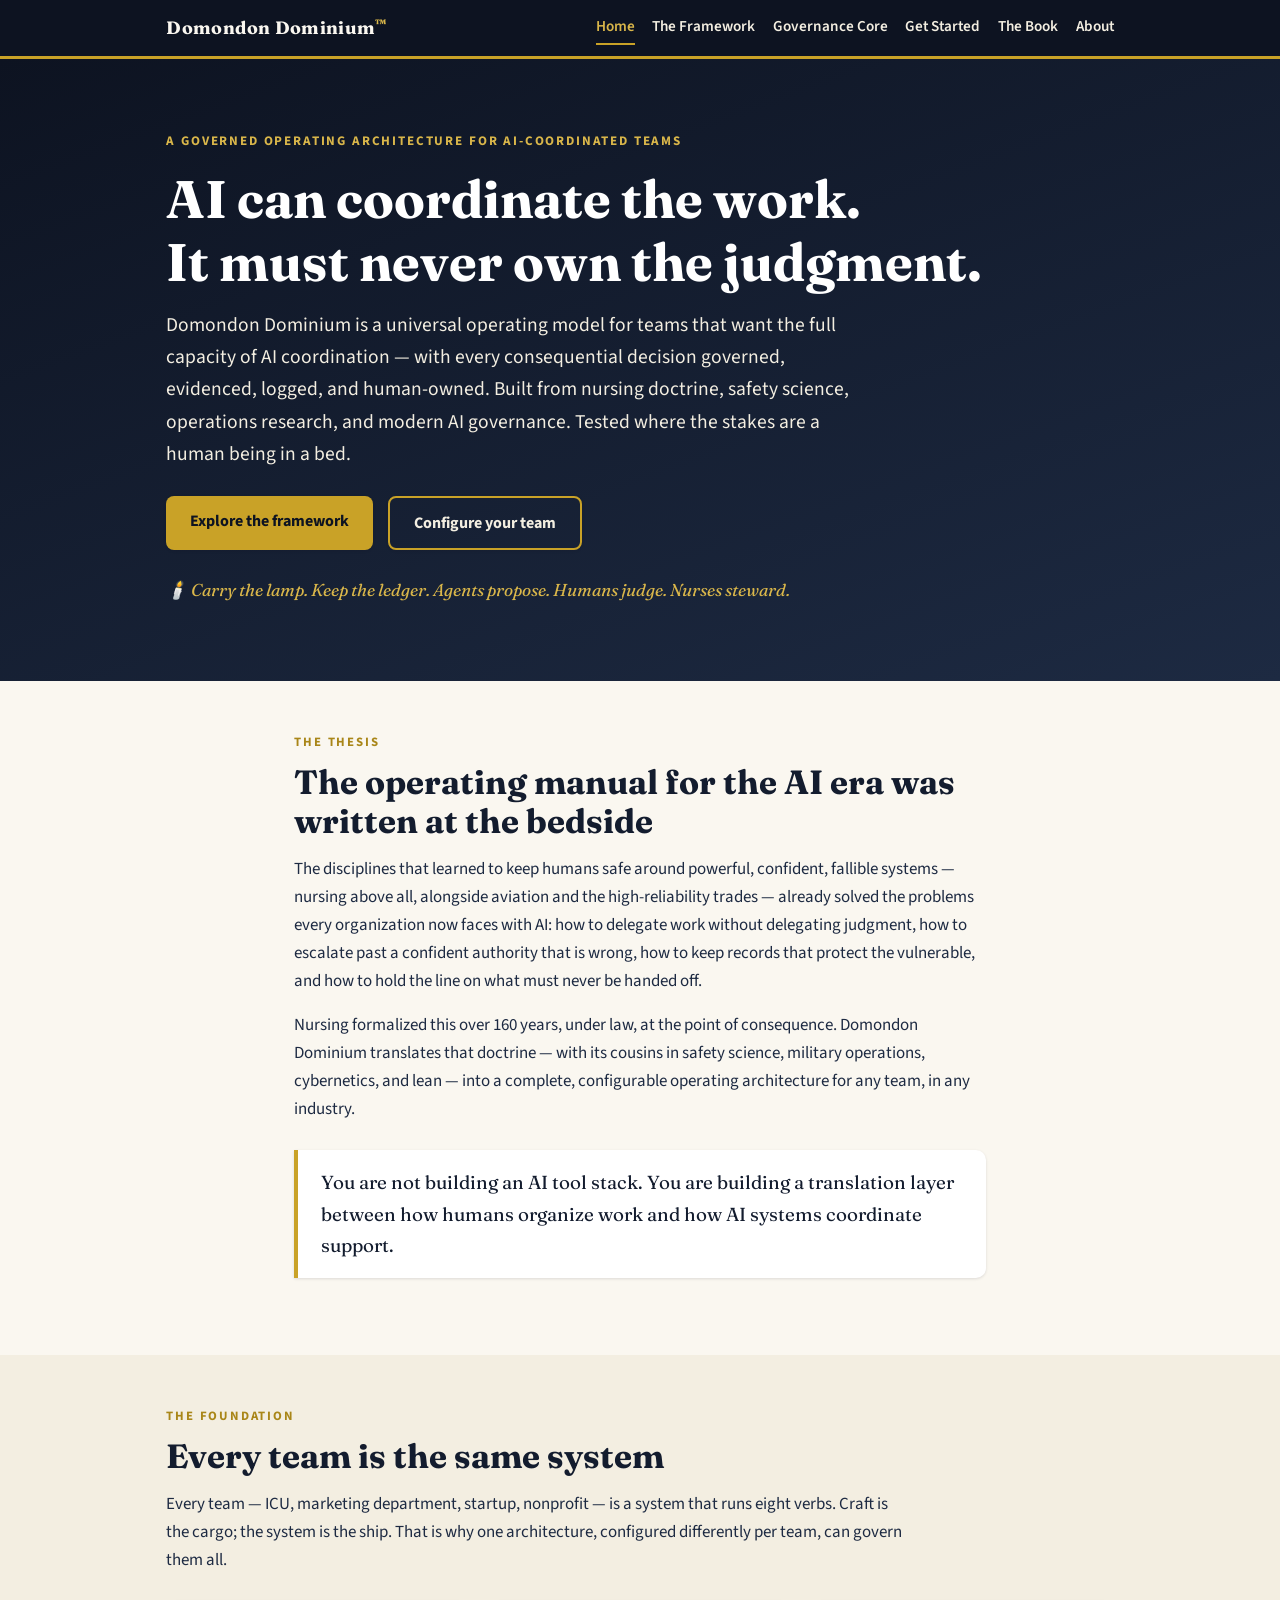
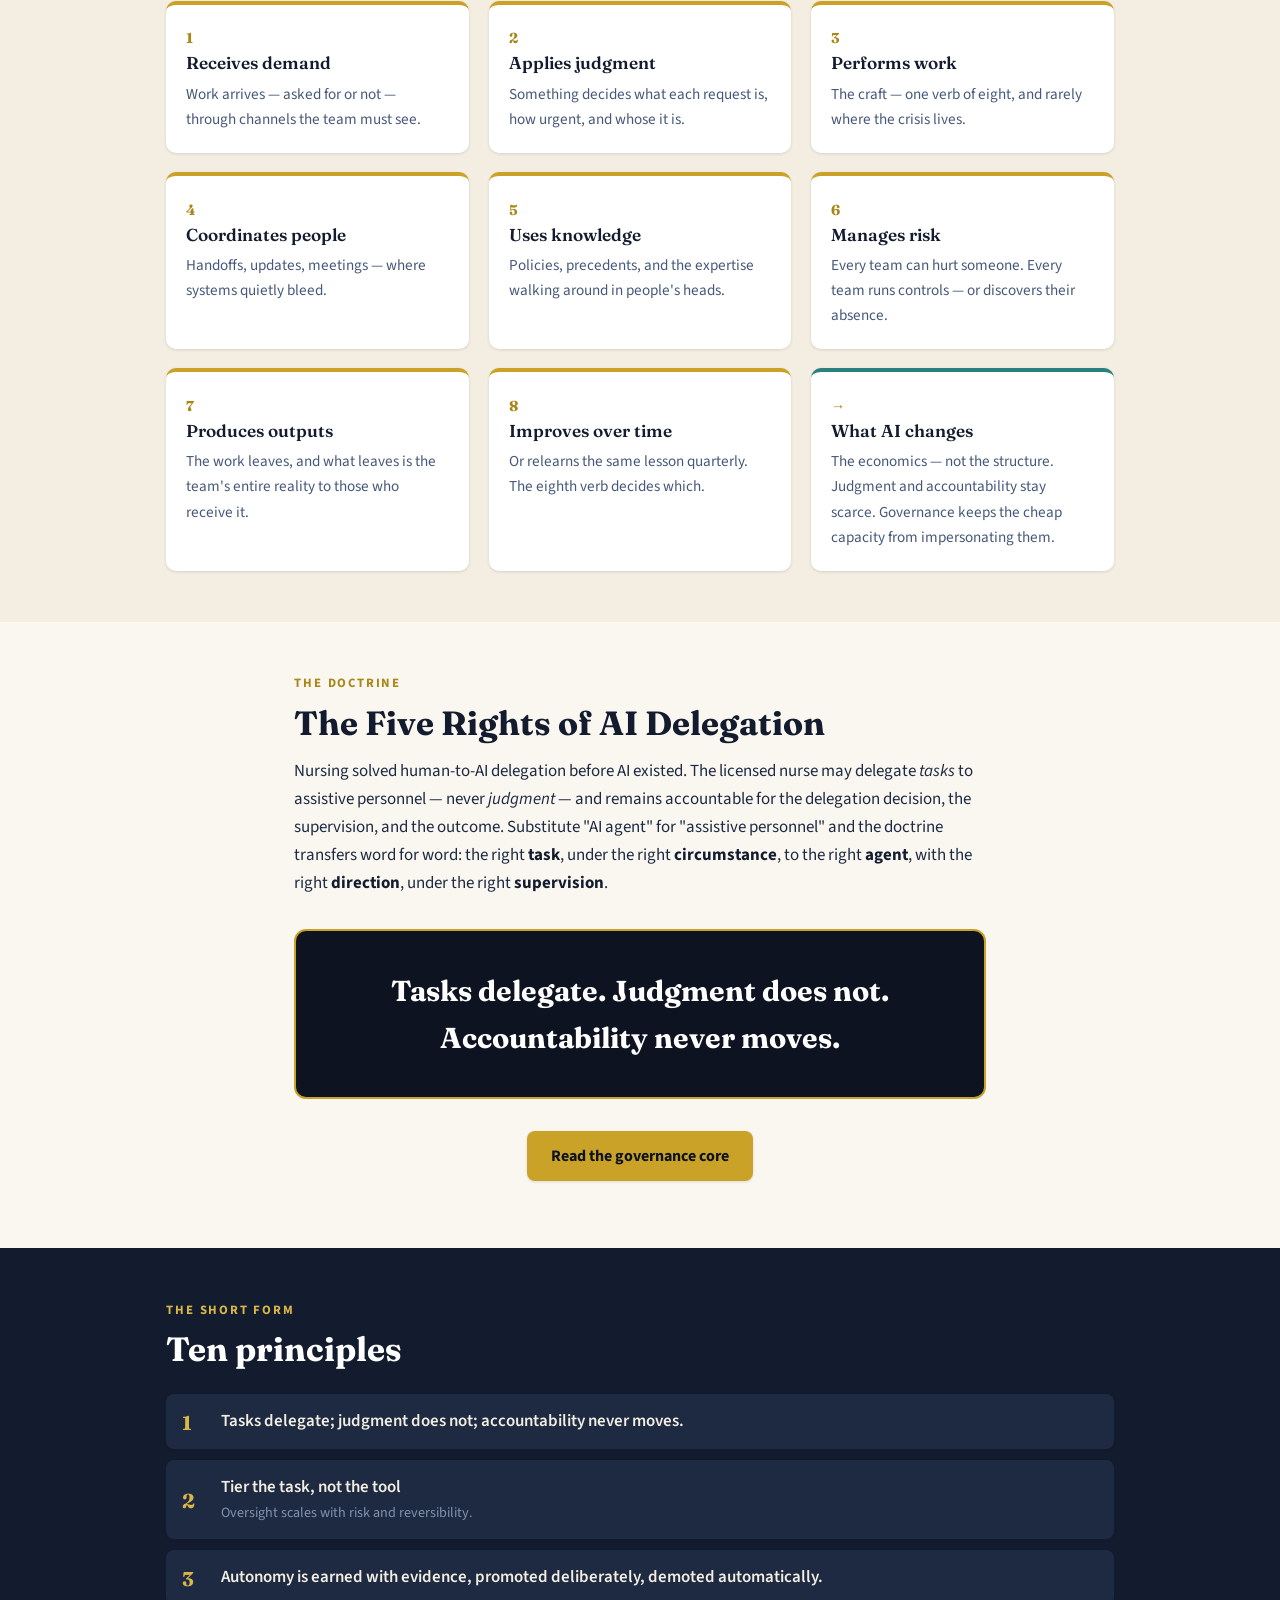
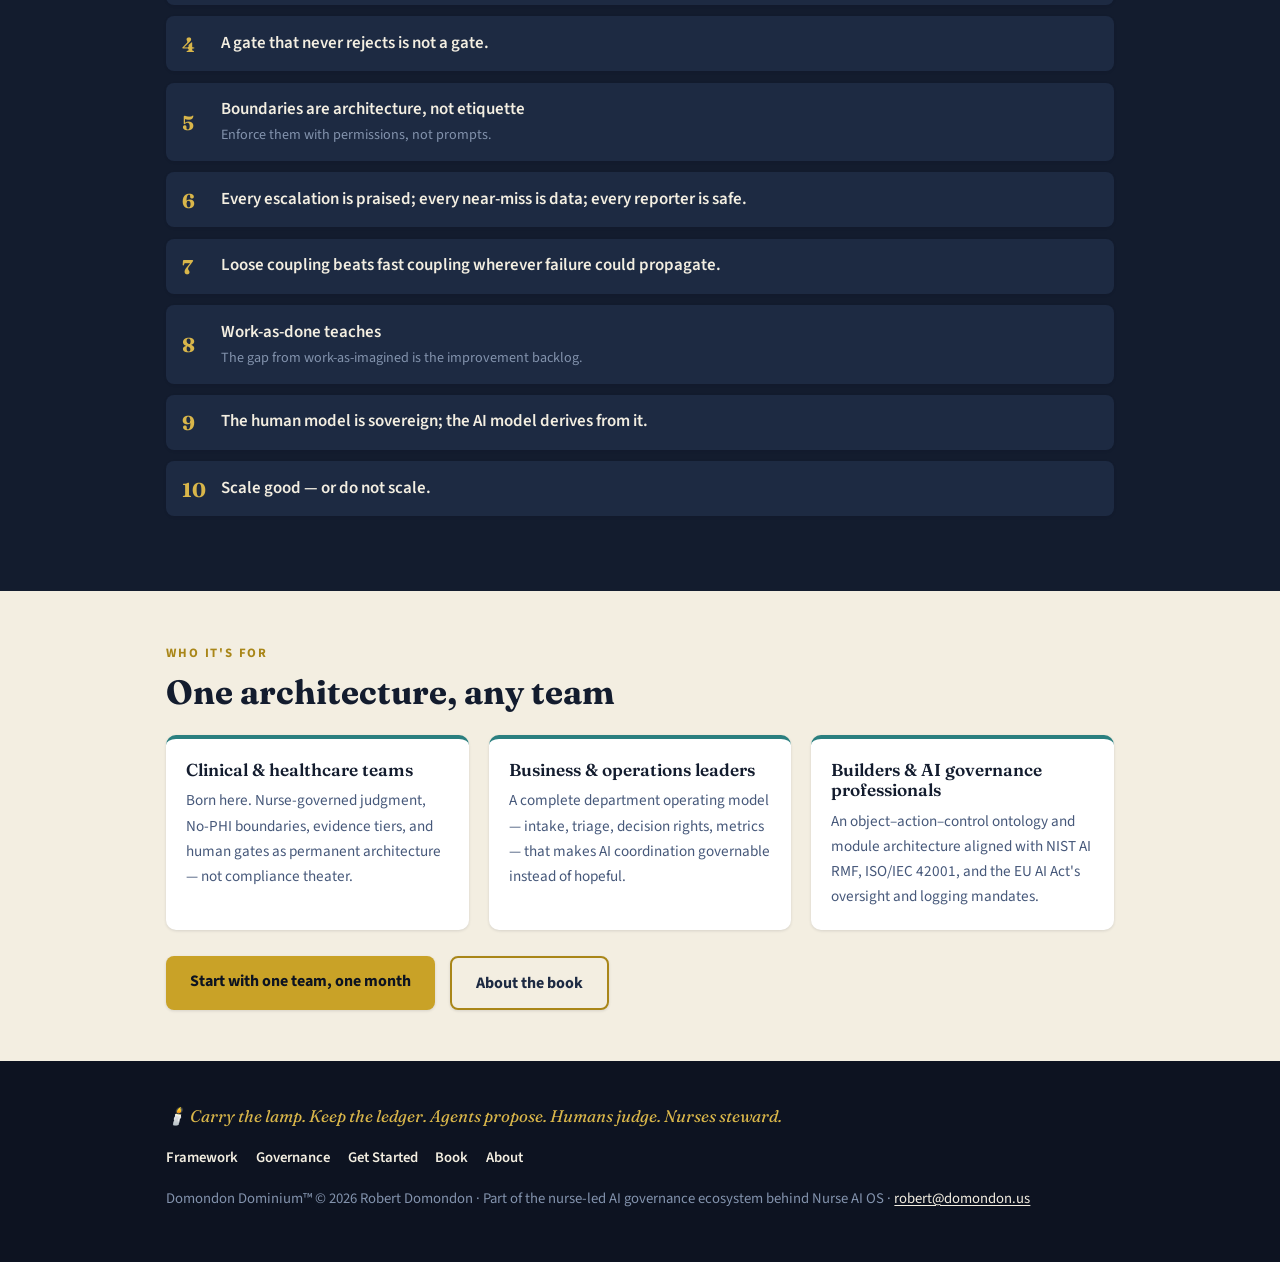
==== index.html @ d57c5e99 "Domondon Dominium framework site v1" ====
<!DOCTYPE html>
<html lang="en">
<head>
<meta charset="utf-8">
<meta name="viewport" content="width=device-width, initial-scale=1">
<title>Domondon Dominium™ — The Governed Operating Architecture for AI-Coordinated Teams</title>
<meta name="description" content="Domondon Dominium is a universal, governed operating architecture for AI-coordinated teams: tasks delegate, judgment does not, accountability never moves. By Robert Domondon, RN, CCRN.">
<link rel="preconnect" href="https://fonts.googleapis.com">
<link rel="preconnect" href="https://fonts.gstatic.com" crossorigin>
<link href="https://fonts.googleapis.com/css2?family=Fraunces:ital,wght@0,400;0,600;0,700;1,400;1,600&family=Source+Sans+3:ital,wght@0,400;0,600;0,700;1,400&display=swap" rel="stylesheet">
<link rel="stylesheet" href="assets/dominium.css">
</head>
<body>

<header class="site-head">
  <div class="wrap">
    <a class="brand" href="index.html">Domondon Dominium<span class="tm">™</span></a>
    <nav class="main" aria-label="Main">
      <a href="index.html" aria-current="page">Home</a>
      <a href="framework.html">The Framework</a>
      <a href="governance.html">Governance Core</a>
      <a href="start.html">Get Started</a>
      <a href="book.html">The Book</a>
      <a href="about.html">About</a>
    </nav>
  </div>
</header>

<main>

<div class="hero">
  <div class="wrap">
    <p class="kicker">A governed operating architecture for AI-coordinated teams</p>
    <h1>AI can coordinate the work.<br>It must never own the judgment.</h1>
    <p class="lede">Domondon Dominium is a universal operating model for teams that want the full capacity of AI coordination — with every consequential decision governed, evidenced, logged, and human-owned. Built from nursing doctrine, safety science, operations research, and modern AI governance. Tested where the stakes are a human being in a bed.</p>
    <div class="btn-row">
      <a class="btn" href="framework.html">Explore the framework</a>
      <a class="btn ghost" href="start.html">Configure your team</a>
    </div>
    <p class="credo">🕯️ Carry the lamp. Keep the ledger. Agents propose. Humans judge. Nurses steward.</p>
  </div>
</div>

<section>
  <div class="wrap narrow">
    <p class="kicker">The thesis</p>
    <h2>The operating manual for the AI era was written at the bedside</h2>
    <p>The disciplines that learned to keep humans safe around powerful, confident, fallible systems — nursing above all, alongside aviation and the high-reliability trades — already solved the problems every organization now faces with AI: how to delegate work without delegating judgment, how to escalate past a confident authority that is wrong, how to keep records that protect the vulnerable, and how to hold the line on what must never be handed off.</p>
    <p>Nursing formalized this over 160 years, under law, at the point of consequence. Domondon Dominium translates that doctrine — with its cousins in safety science, military operations, cybernetics, and lean — into a complete, configurable operating architecture for any team, in any industry.</p>
    <blockquote class="pull">You are not building an AI tool stack. You are building a translation layer between how humans organize work and how AI systems coordinate support.</blockquote>
  </div>
</section>

<section class="alt">
  <div class="wrap">
    <p class="kicker">The foundation</p>
    <h2>Every team is the same system</h2>
    <p class="narrow" style="max-width:46rem">Every team — ICU, marketing department, startup, nonprofit — is a system that runs eight verbs. Craft is the cargo; the system is the ship. That is why one architecture, configured differently per team, can govern them all.</p>
    <div class="grid cols-3" style="margin-top:1.6rem">
      <div class="card"><span class="num">1</span><h3>Receives demand</h3><p>Work arrives — asked for or not — through channels the team must see.</p></div>
      <div class="card"><span class="num">2</span><h3>Applies judgment</h3><p>Something decides what each request is, how urgent, and whose it is.</p></div>
      <div class="card"><span class="num">3</span><h3>Performs work</h3><p>The craft — one verb of eight, and rarely where the crisis lives.</p></div>
      <div class="card"><span class="num">4</span><h3>Coordinates people</h3><p>Handoffs, updates, meetings — where systems quietly bleed.</p></div>
      <div class="card"><span class="num">5</span><h3>Uses knowledge</h3><p>Policies, precedents, and the expertise walking around in people's heads.</p></div>
      <div class="card"><span class="num">6</span><h3>Manages risk</h3><p>Every team can hurt someone. Every team runs controls — or discovers their absence.</p></div>
      <div class="card"><span class="num">7</span><h3>Produces outputs</h3><p>The work leaves, and what leaves is the team's entire reality to those who receive it.</p></div>
      <div class="card"><span class="num">8</span><h3>Improves over time</h3><p>Or relearns the same lesson quarterly. The eighth verb decides which.</p></div>
      <div class="card teal"><span class="num">→</span><h3>What AI changes</h3><p>The economics — not the structure. Judgment and accountability stay scarce. Governance keeps the cheap capacity from impersonating them.</p></div>
    </div>
  </div>
</section>

<section>
  <div class="wrap narrow">
    <p class="kicker">The doctrine</p>
    <h2>The Five Rights of AI Delegation</h2>
    <p>Nursing solved human-to-AI delegation before AI existed. The licensed nurse may delegate <em>tasks</em> to assistive personnel — never <em>judgment</em> — and remains accountable for the delegation decision, the supervision, and the outcome. Substitute "AI agent" for "assistive personnel" and the doctrine transfers word for word: the right <strong>task</strong>, under the right <strong>circumstance</strong>, to the right <strong>agent</strong>, with the right <strong>direction</strong>, under the right <strong>supervision</strong>.</p>
    <div class="invariant">Tasks delegate. Judgment does not.<br>Accountability never moves.</div>
    <p style="text-align:center"><a class="btn" href="governance.html">Read the governance core</a></p>
  </div>
</section>

<section class="dark">
  <div class="wrap">
    <p class="kicker">The short form</p>
    <h2>Ten principles</h2>
    <ol class="principles">
      <li>Tasks delegate; judgment does not; accountability never moves.</li>
      <li>Tier the task, not the tool <small>Oversight scales with risk and reversibility.</small></li>
      <li>Autonomy is earned with evidence, promoted deliberately, demoted automatically.</li>
      <li>A gate that never rejects is not a gate.</li>
      <li>Boundaries are architecture, not etiquette <small>Enforce them with permissions, not prompts.</small></li>
      <li>Every escalation is praised; every near-miss is data; every reporter is safe.</li>
      <li>Loose coupling beats fast coupling wherever failure could propagate.</li>
      <li>Work-as-done teaches <small>The gap from work-as-imagined is the improvement backlog.</small></li>
      <li>The human model is sovereign; the AI model derives from it.</li>
      <li>Scale good — or do not scale.</li>
    </ol>
  </div>
</section>

<section class="alt">
  <div class="wrap">
    <p class="kicker">Who it's for</p>
    <h2>One architecture, any team</h2>
    <div class="grid cols-3" style="margin-top:1.4rem">
      <div class="card teal"><h3>Clinical &amp; healthcare teams</h3><p>Born here. Nurse-governed judgment, No-PHI boundaries, evidence tiers, and human gates as permanent architecture — not compliance theater.</p></div>
      <div class="card teal"><h3>Business &amp; operations leaders</h3><p>A complete department operating model — intake, triage, decision rights, metrics — that makes AI coordination governable instead of hopeful.</p></div>
      <div class="card teal"><h3>Builders &amp; AI governance professionals</h3><p>An object–action–control ontology and module architecture aligned with NIST AI RMF, ISO/IEC 42001, and the EU AI Act's oversight and logging mandates.</p></div>
    </div>
    <div class="btn-row">
      <a class="btn" href="start.html">Start with one team, one month</a>
      <a class="btn ghost" style="color:var(--ink-800);border-color:var(--gold-600)" href="book.html">About the book</a>
    </div>
  </div>
</section>

</main>

<footer class="site-foot">
  <div class="wrap">
    <p class="credo">🕯️ Carry the lamp. Keep the ledger. Agents propose. Humans judge. Nurses steward.</p>
    <nav aria-label="Footer">
      <a href="framework.html">Framework</a>
      <a href="governance.html">Governance</a>
      <a href="start.html">Get Started</a>
      <a href="book.html">Book</a>
      <a href="about.html">About</a>
    </nav>
    <p>Domondon Dominium™ © 2026 Robert Domondon · Part of the nurse-led AI governance ecosystem behind Nurse AI OS · <a href="mailto:robert@domondon.us">robert@domondon.us</a></p>
  </div>
</footer>

</body>
</html>
---- assets/dominium.css ----
/* ==========================================================================
   Domondon Dominium™ — design system
   Doctrine-grade editorial: deep ink, parchment, lamp gold. Zero JS.
   Shares type DNA with Nurse AI OS (Fraunces + Source Sans 3), darker register.
   ========================================================================== */

:root {
  --ink-950: #0d1321;
  --ink-900: #131c2e;
  --ink-800: #1d2a42;
  --ink-700: #2c3d5c;
  --ink-600: #46587a;
  --ink-400: #8393ad;
  --parch-50: #faf7f0;
  --parch-100: #f3eee1;
  --parch-200: #e8e0cc;
  --gold-400: #d9b64a;
  --gold-500: #c9a227;
  --gold-600: #a98618;
  --teal-500: #2a7f7f;
  --teal-600: #1f6363;
  --red-700: #a33a3a;
  --white: #ffffff;
  --font-display: "Fraunces", Georgia, "Times New Roman", serif;
  --font-body: "Source Sans 3", "Segoe UI", Helvetica, Arial, sans-serif;
  --shadow-sm: 0 1px 3px rgba(13, 19, 33, .12);
  --shadow-md: 0 6px 24px rgba(13, 19, 33, .14);
  --maxw: 62rem;
}

* { box-sizing: border-box; }
html { scroll-behavior: smooth; }
body {
  margin: 0;
  font-family: var(--font-body);
  font-size: 1.06rem;
  line-height: 1.65;
  color: var(--ink-800);
  background: var(--parch-50);
}

h1, h2, h3, h4 { font-family: var(--font-display); color: var(--ink-900); line-height: 1.18; }
h1 { font-size: clamp(2.1rem, 5vw, 3.3rem); font-weight: 700; margin: 0 0 1rem; }
h2 { font-size: clamp(1.5rem, 3.4vw, 2.1rem); font-weight: 700; margin: 0 0 .9rem; }
h3 { font-size: 1.25rem; font-weight: 600; margin: 0 0 .5rem; }
p { margin: 0 0 1rem; }
a { color: var(--teal-600); text-decoration-thickness: 1px; text-underline-offset: 2px; }
a:hover { color: var(--gold-600); }
strong { color: var(--ink-900); }
code, .mono { font-family: "SFMono-Regular", Consolas, "Liberation Mono", monospace; font-size: .92em; }

.wrap { max-width: var(--maxw); margin: 0 auto; padding: 0 1.4rem; }
.narrow { max-width: 46rem; }

/* ---------- header / nav ---------- */
.site-head {
  background: var(--ink-950);
  border-bottom: 3px solid var(--gold-500);
  position: sticky; top: 0; z-index: 50;
}
.site-head .wrap {
  display: flex; align-items: center; justify-content: space-between;
  gap: 1rem; padding-top: .7rem; padding-bottom: .7rem; flex-wrap: wrap;
}
.brand {
  font-family: var(--font-display); font-weight: 700; font-size: 1.12rem;
  color: var(--parch-50); text-decoration: none; letter-spacing: .02em;
}
.brand .tm { font-size: .6em; vertical-align: super; color: var(--gold-400); }
.brand:hover { color: var(--gold-400); }
nav.main { display: flex; gap: 1.1rem; flex-wrap: wrap; }
nav.main a {
  color: var(--parch-100); text-decoration: none; font-size: .95rem; font-weight: 600;
  padding: .2rem 0; border-bottom: 2px solid transparent;
}
nav.main a:hover, nav.main a[aria-current="page"] { color: var(--gold-400); border-bottom-color: var(--gold-500); }

/* ---------- hero ---------- */
.hero { background: linear-gradient(160deg, var(--ink-950) 0%, var(--ink-800) 100%); color: var(--parch-50); padding: 4.5rem 0 3.8rem; }
.hero h1 { color: var(--white); }
.hero .kicker { color: var(--gold-400); font-weight: 700; letter-spacing: .14em; text-transform: uppercase; font-size: .82rem; margin-bottom: 1rem; }
.hero .lede { font-size: 1.22rem; color: var(--parch-100); max-width: 44rem; }
.hero .credo { font-family: var(--font-display); font-style: italic; color: var(--gold-400); font-size: 1.08rem; margin-top: 1.6rem; }
.page-hero { padding: 3.2rem 0 2.6rem; }

/* ---------- sections ---------- */
section { padding: 3.2rem 0; }
section.alt { background: var(--parch-100); }
section.dark { background: var(--ink-900); color: var(--parch-100); }
section.dark h2, section.dark h3 { color: var(--white); }
section.dark a { color: var(--gold-400); }
.kicker { color: var(--gold-600); font-weight: 700; letter-spacing: .14em; text-transform: uppercase; font-size: .8rem; margin: 0 0 .6rem; }
section.dark .kicker { color: var(--gold-400); }

/* ---------- components ---------- */
.grid { display: grid; gap: 1.2rem; }
.grid.cols-2 { grid-template-columns: repeat(2, 1fr); }
.grid.cols-3 { grid-template-columns: repeat(3, 1fr); }
@media (max-width: 860px) { .grid.cols-3 { grid-template-columns: repeat(2, 1fr); } }
@media (max-width: 620px) { .grid.cols-2, .grid.cols-3 { grid-template-columns: 1fr; } }

.card {
  background: var(--white); border-radius: 10px; box-shadow: var(--shadow-sm);
  padding: 1.3rem 1.25rem; border-top: 4px solid var(--gold-500);
}
.card h3 { font-size: 1.08rem; }
.card p { font-size: .95rem; color: var(--ink-600); margin: .35rem 0 0; }
.card .num { font-family: var(--font-display); font-weight: 700; color: var(--gold-600); font-size: .9rem; }
.card.teal { border-top-color: var(--teal-500); }
.card.ink { border-top-color: var(--ink-700); }

blockquote.pull {
  border-left: 4px solid var(--gold-500); background: var(--white);
  margin: 1.6rem 0; padding: 1.1rem 1.4rem; border-radius: 0 10px 10px 0;
  font-family: var(--font-display); font-size: 1.18rem; color: var(--ink-900);
  box-shadow: var(--shadow-sm);
}
blockquote.pull footer { font-family: var(--font-body); font-size: .85rem; color: var(--ink-600); margin-top: .5rem; }

.boundary {
  border: 2px solid var(--red-700); background: #fbe4e4; color: var(--red-700);
  border-radius: 10px; padding: 1rem 1.3rem; font-weight: 600; margin: 1.4rem 0;
}

table { width: 100%; border-collapse: collapse; background: var(--white); box-shadow: var(--shadow-sm); border-radius: 10px; overflow: hidden; margin: 1.4rem 0; font-size: .96rem; }
th { background: var(--ink-900); color: var(--parch-100); text-align: left; padding: .65rem .9rem; font-weight: 600; }
td { padding: .6rem .9rem; border-top: 1px solid var(--parch-200); vertical-align: top; }
tr:nth-child(even) td { background: var(--parch-50); }
.table-scroll { overflow-x: auto; }

ol.principles { counter-reset: p; list-style: none; padding: 0; margin: 1.5rem 0; display: grid; gap: .7rem; }
ol.principles li {
  counter-increment: p; background: var(--white); border-radius: 8px; box-shadow: var(--shadow-sm);
  padding: .85rem 1.1rem .85rem 3.4rem; position: relative; font-weight: 600; color: var(--ink-900);
}
ol.principles li::before {
  content: counter(p); position: absolute; left: 1rem; top: 50%; transform: translateY(-50%);
  font-family: var(--font-display); font-weight: 700; color: var(--gold-600); font-size: 1.25rem;
}
ol.principles li small { display: block; font-weight: 400; color: var(--ink-600); }
section.dark ol.principles li { background: var(--ink-800); color: var(--parch-100); }
section.dark ol.principles li::before { color: var(--gold-400); }
section.dark ol.principles li small { color: var(--ink-400); }

.loop {
  font-family: "SFMono-Regular", Consolas, monospace; font-size: .92rem;
  background: var(--ink-950); color: var(--parch-100); border-radius: 10px;
  padding: 1.3rem 1.5rem; overflow-x: auto; line-height: 1.9; margin: 1.4rem 0;
  border-left: 4px solid var(--gold-500);
}
.loop b { color: var(--gold-400); font-weight: 600; }

.btn {
  display: inline-block; background: var(--gold-500); color: var(--ink-950);
  font-weight: 700; text-decoration: none; padding: .75rem 1.5rem; border-radius: 8px;
  box-shadow: var(--shadow-sm); font-size: 1rem;
}
.btn:hover { background: var(--gold-400); color: var(--ink-950); }
.btn.ghost { background: transparent; color: var(--parch-100); border: 2px solid var(--gold-500); }
.btn.ghost:hover { color: var(--gold-400); }
.btn-row { display: flex; gap: .9rem; flex-wrap: wrap; margin-top: 1.6rem; }

.steps { border-left: 3px solid var(--gold-500); padding-left: 1.4rem; display: grid; gap: 1.05rem; margin: 1.5rem 0; }
.steps .step strong { color: var(--ink-900); font-family: var(--font-display); }
.steps .step p { margin: .15rem 0 0; color: var(--ink-600); font-size: .96rem; }

.rights { display: grid; gap: 1rem; margin: 1.5rem 0; }
.right-card {
  background: var(--white); border-radius: 10px; box-shadow: var(--shadow-sm);
  padding: 1.15rem 1.3rem; border-left: 5px solid var(--teal-500);
}
.right-card h3 { color: var(--teal-600); font-size: 1.02rem; letter-spacing: .04em; }
.right-card p { font-size: .96rem; margin: .3rem 0 0; }
.right-card p.rule { color: var(--ink-600); font-style: italic; font-size: .9rem; }

.invariant {
  text-align: center; font-family: var(--font-display); font-weight: 700;
  font-size: clamp(1.3rem, 3vw, 1.8rem); color: var(--white);
  padding: 2.2rem 1rem; background: var(--ink-950); border-radius: 12px;
  border: 2px solid var(--gold-500); margin: 2rem 0;
}

.tiers span { display: inline-block; border-radius: 8px; padding: .3rem .8rem; font-weight: 700; font-size: .9rem; margin: 0 .4rem .5rem 0; }
.tier-green { background: #e5f3e6; color: #2c6e31; }
.tier-yellow { background: #fdf3d7; color: #8a6420; }
.tier-red { background: #fbe4e4; color: var(--red-700); }

/* ---------- footer ---------- */
.site-foot { background: var(--ink-950); color: var(--ink-400); padding: 2.6rem 0 2.2rem; font-size: .92rem; }
.site-foot .credo { font-family: var(--font-display); font-style: italic; color: var(--gold-400); font-size: 1.05rem; margin-bottom: 1rem; }
.site-foot a { color: var(--parch-100); }
.site-foot nav { display: flex; gap: 1.1rem; flex-wrap: wrap; margin: .8rem 0 1rem; }
.site-foot nav a { text-decoration: none; font-weight: 600; }
.site-foot nav a:hover { color: var(--gold-400); }

@media print {
  .site-head, .site-foot, .btn, .btn-row { display: none; }
  body { background: #fff; }
}
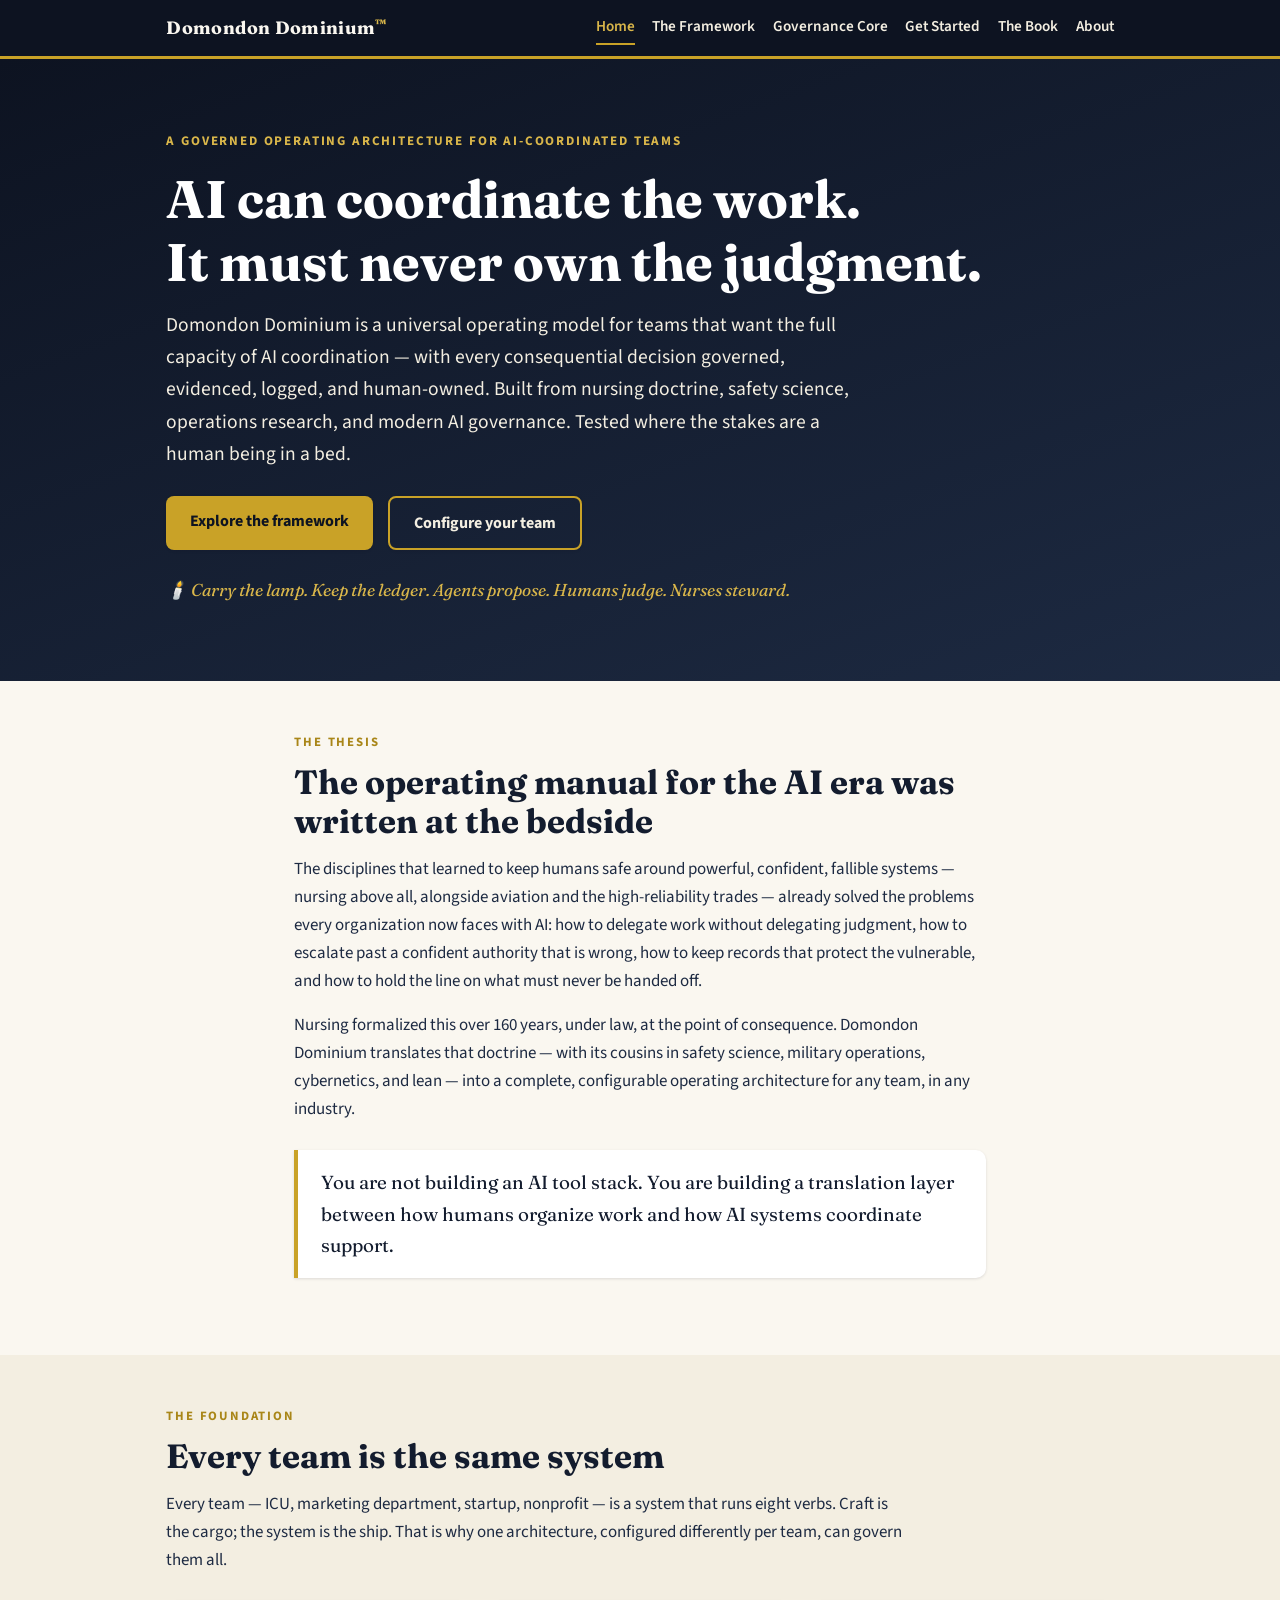
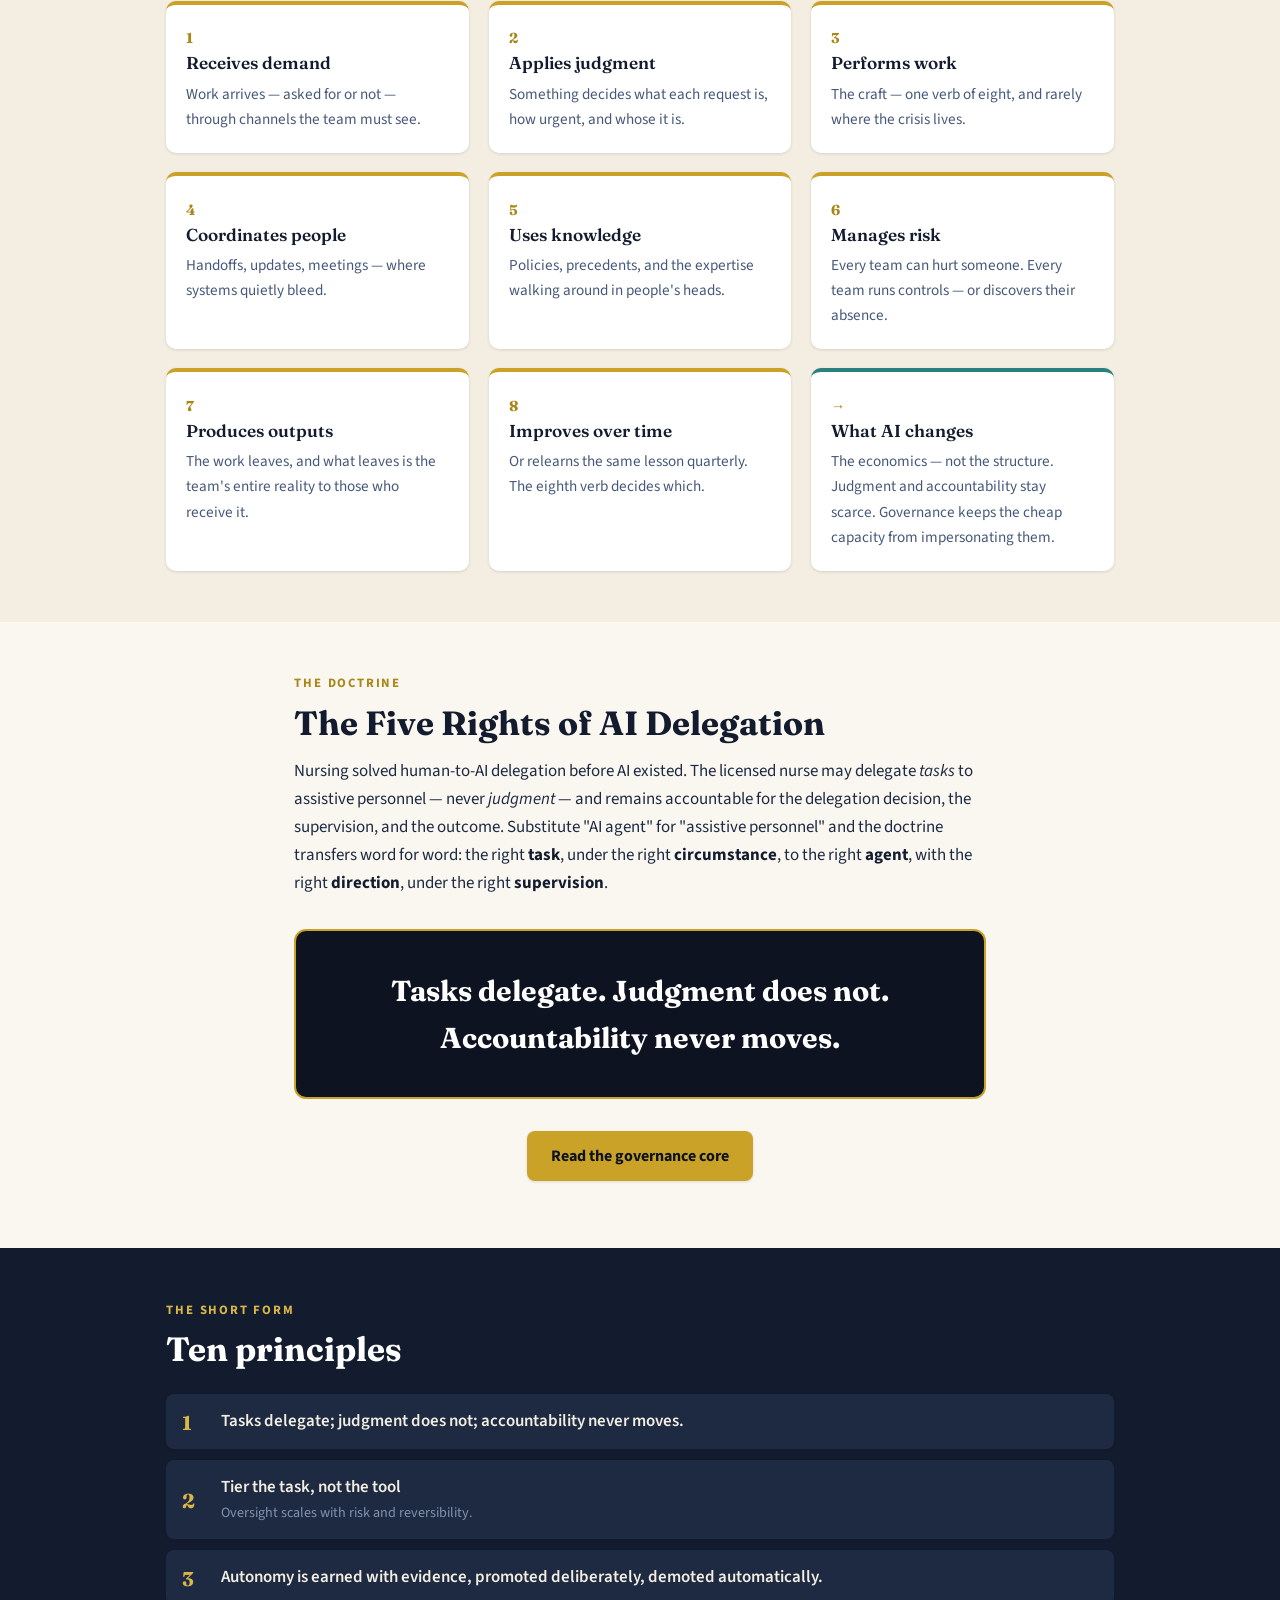
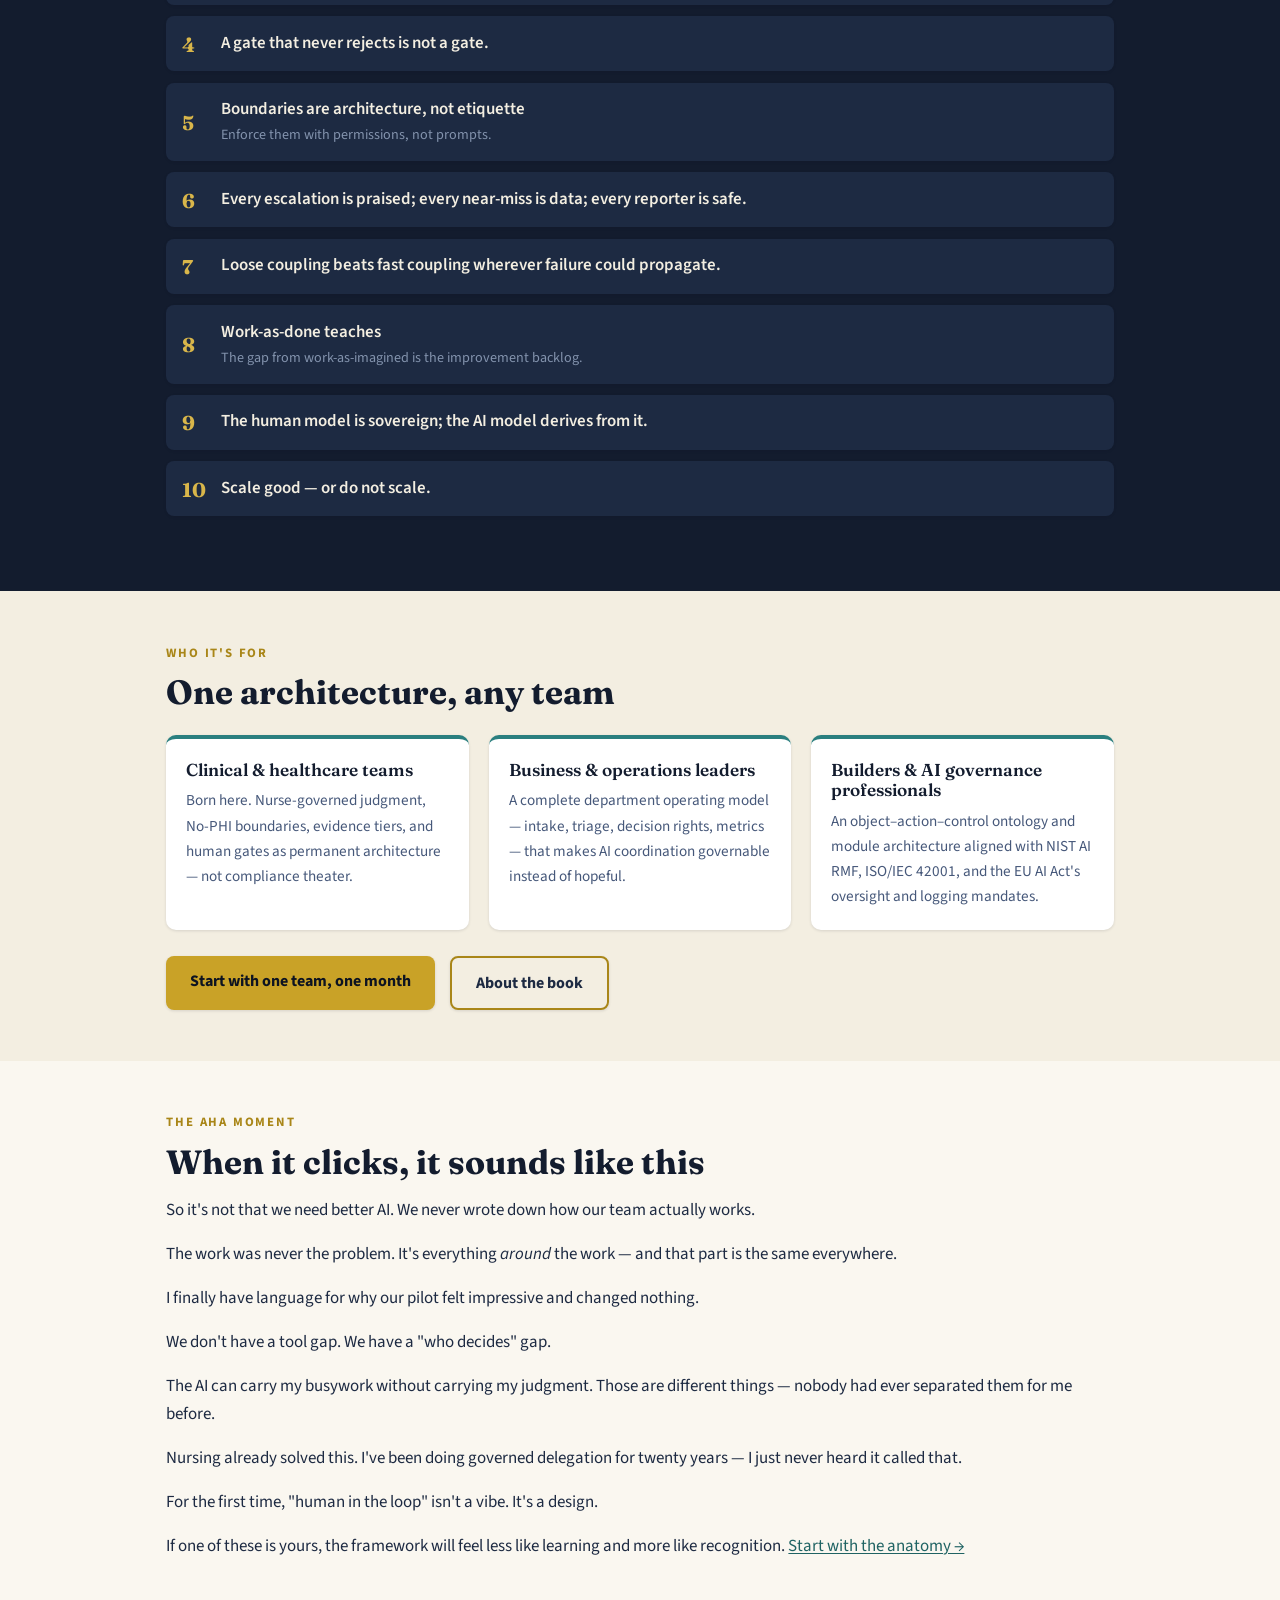
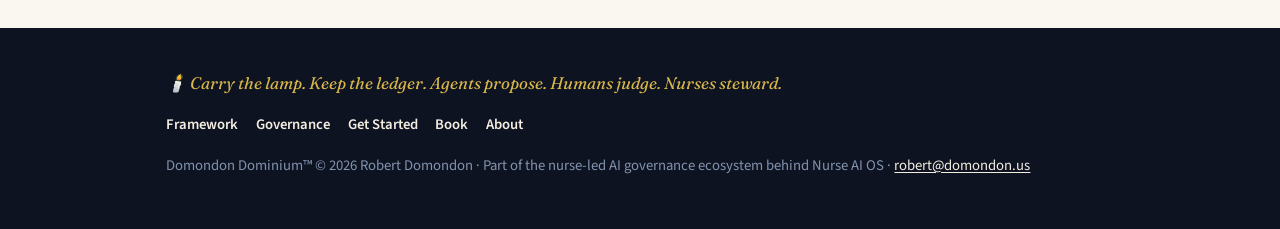
==== commit 9b7bc668: "Add 'when it clicks' recognition sections to Home, Framework, Governance, Get Started" ====
--- a/index.html
+++ b/index.html
@@ -115,6 +115,23 @@
   </div>
 </section>
 
+<section class="aha">
+  <div class="wrap">
+    <p class="kicker">The aha moment</p>
+    <h2>When it clicks, it sounds like this</h2>
+    <div class="aha-grid">
+      <p class="say">So it's not that we need better AI. We never wrote down how our team actually works.</p>
+      <p class="say">The work was never the problem. It's everything <em>around</em> the work — and that part is the same everywhere.</p>
+      <p class="say">I finally have language for why our pilot felt impressive and changed nothing.</p>
+      <p class="say">We don't have a tool gap. We have a "who decides" gap.</p>
+      <p class="say">The AI can carry my busywork without carrying my judgment. Those are different things — nobody had ever separated them for me before.</p>
+      <p class="say">Nursing already solved this. I've been doing governed delegation for twenty years — I just never heard it called that.</p>
+      <p class="say">For the first time, "human in the loop" isn't a vibe. It's a design.</p>
+    </div>
+    <p class="after">If one of these is yours, the framework will feel less like learning and more like recognition. <a href="framework.html">Start with the anatomy →</a></p>
+  </div>
+</section>
+
 </main>
 
 <footer class="site-foot">
--- a/assets/dominium.css
+++ b/assets/dominium.css
@@ -89,6 +89,13 @@
 section.dark { background: var(--ink-900); color: var(--parch-100); }
 section.dark h2, section.dark h3 { color: var(--white); }
 section.dark a { color: var(--gold-400); }
+section.dark strong, .hero strong { color: var(--white); }
+section.dark blockquote.pull { background: var(--ink-800); color: var(--parch-100); }
+section.dark blockquote.pull footer { color: var(--ink-400); }
+section.dark a.btn { color: var(--ink-950); }
+section.dark a.btn:hover { color: var(--ink-950); }
+section.dark a.btn.ghost, .hero a.btn.ghost { color: var(--parch-100); }
+section.dark a.btn.ghost:hover, .hero a.btn.ghost:hover { color: var(--gold-400); }
 .kicker { color: var(--gold-600); font-weight: 700; letter-spacing: .14em; text-transform: uppercase; font-size: .8rem; margin: 0 0 .6rem; }
 section.dark .kicker { color: var(--gold-400); }
 
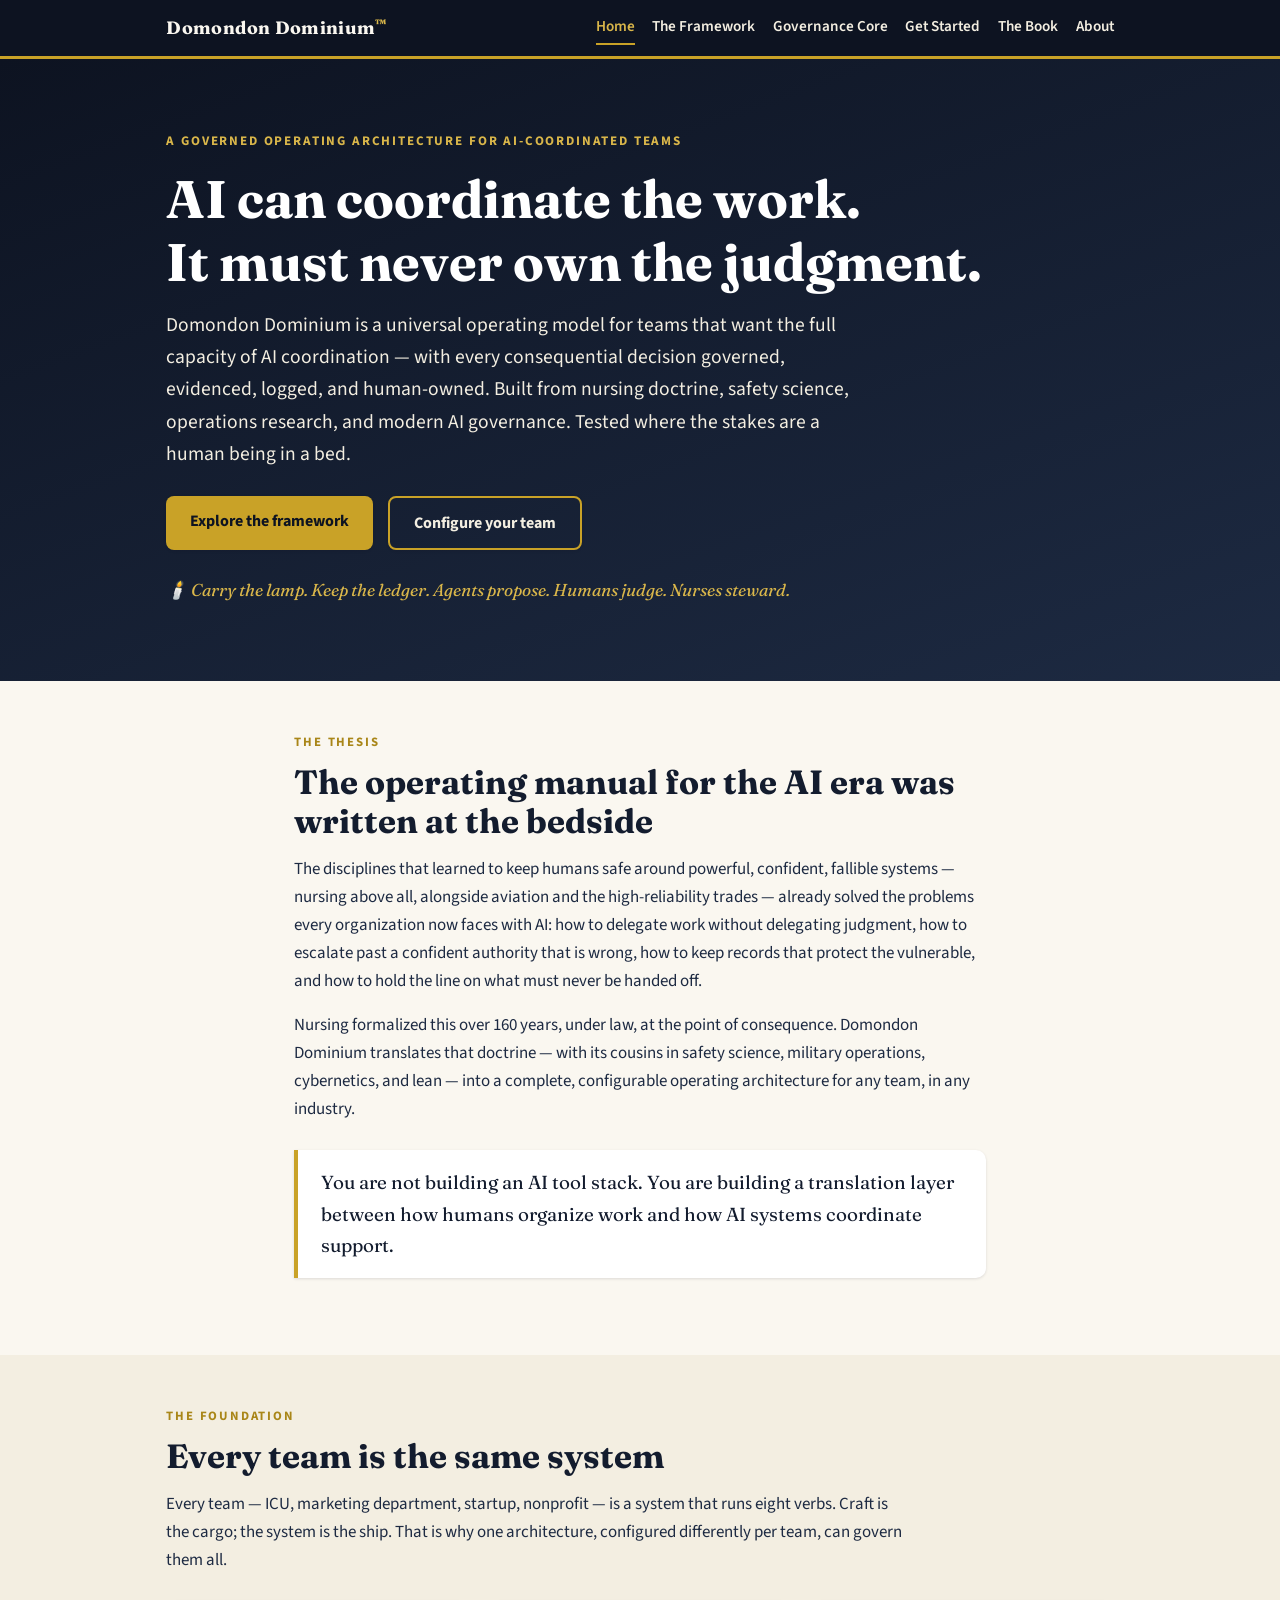
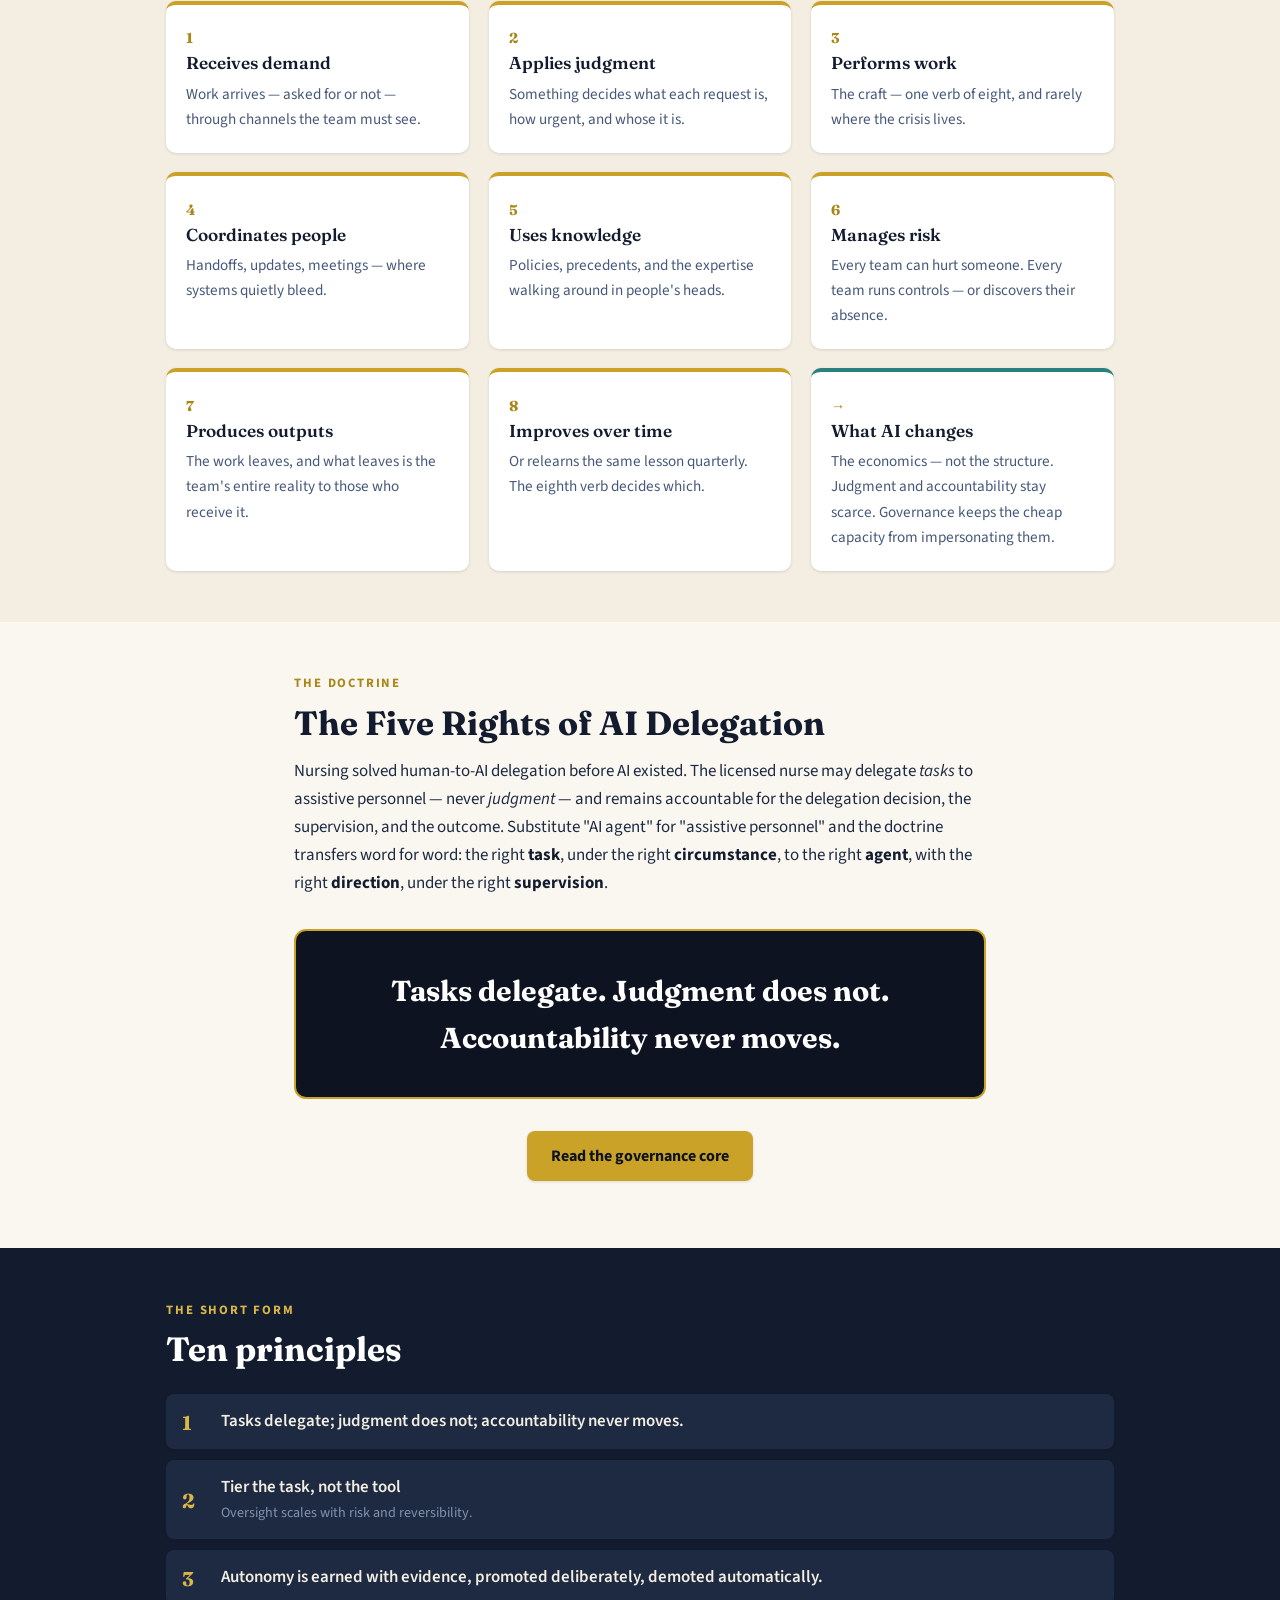
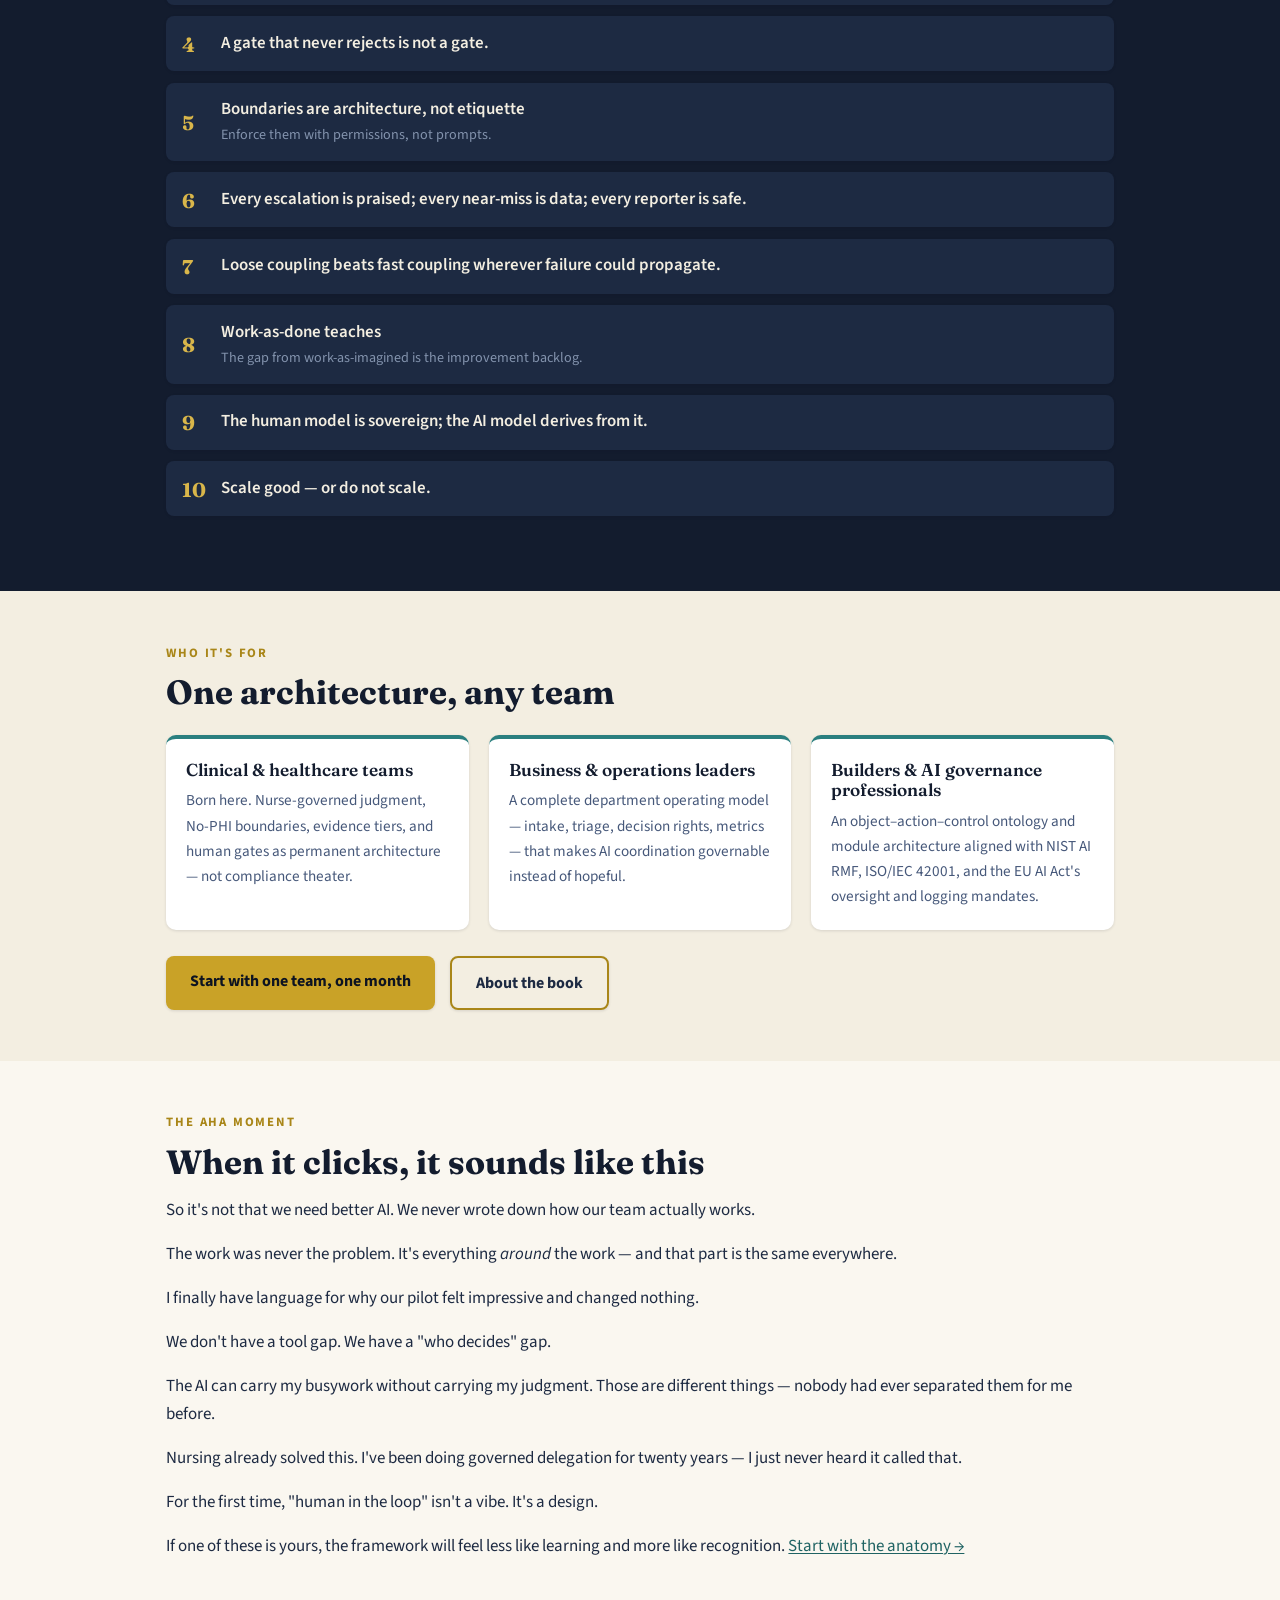
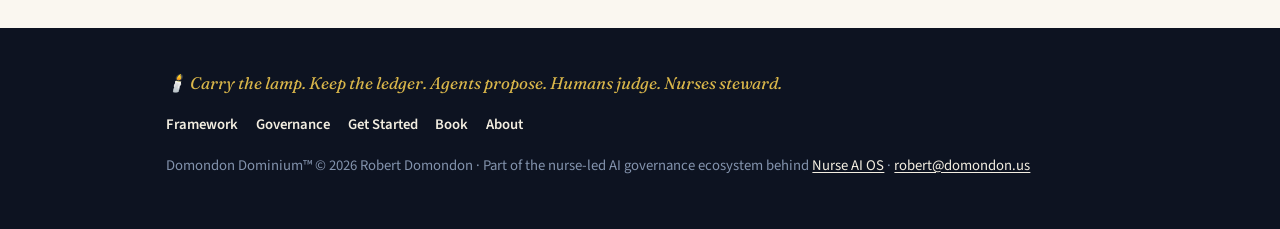
==== commit 19049869: "Cross-link Nurse AI OS (nurse-ai-os.org) from start, about, and footer" ====
--- a/index.html
+++ b/index.html
@@ -144,7 +144,7 @@
       <a href="book.html">Book</a>
       <a href="about.html">About</a>
     </nav>
-    <p>Domondon Dominium™ © 2026 Robert Domondon · Part of the nurse-led AI governance ecosystem behind Nurse AI OS · <a href="mailto:robert@domondon.us">robert@domondon.us</a></p>
+    <p>Domondon Dominium™ © 2026 Robert Domondon · Part of the nurse-led AI governance ecosystem behind <a href="https://nurse-ai-os.org" target="_blank" rel="noopener">Nurse AI OS</a> · <a href="mailto:robert@domondon.us">robert@domondon.us</a></p>
   </div>
 </footer>
 
